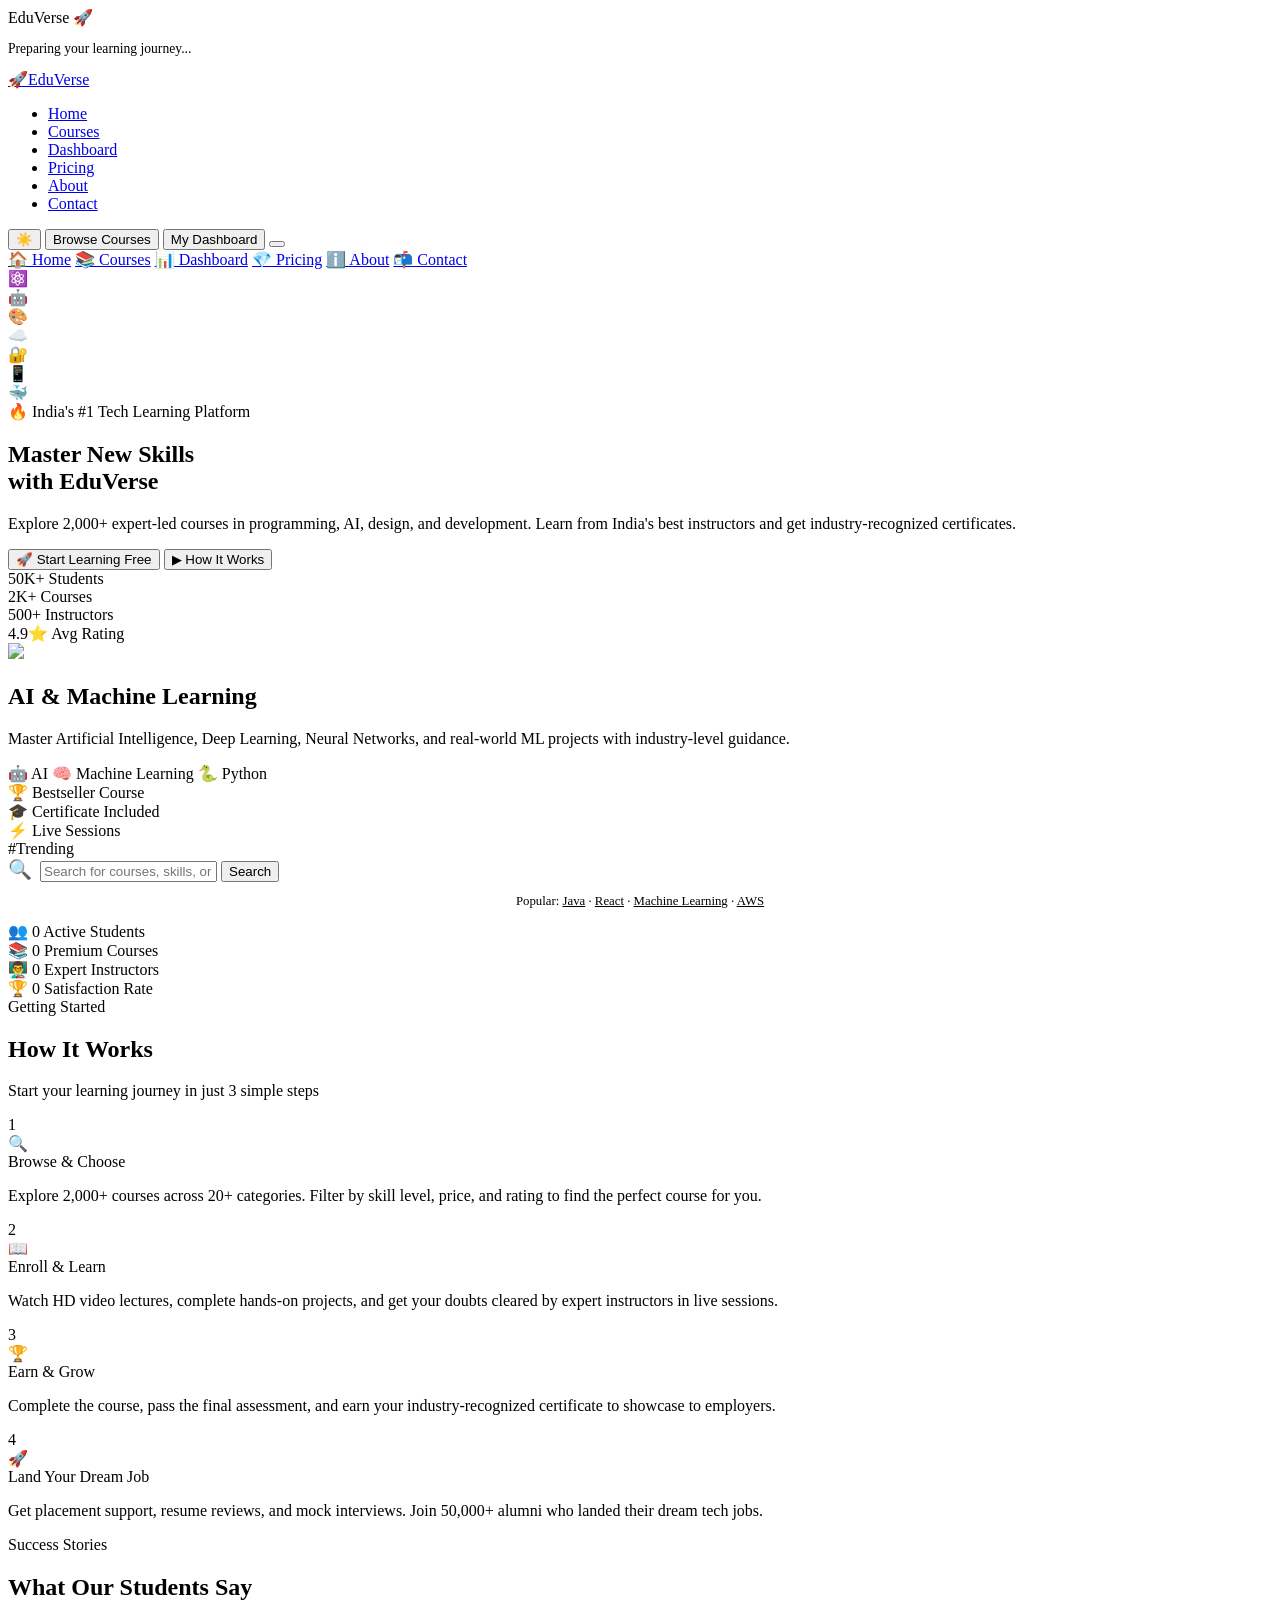
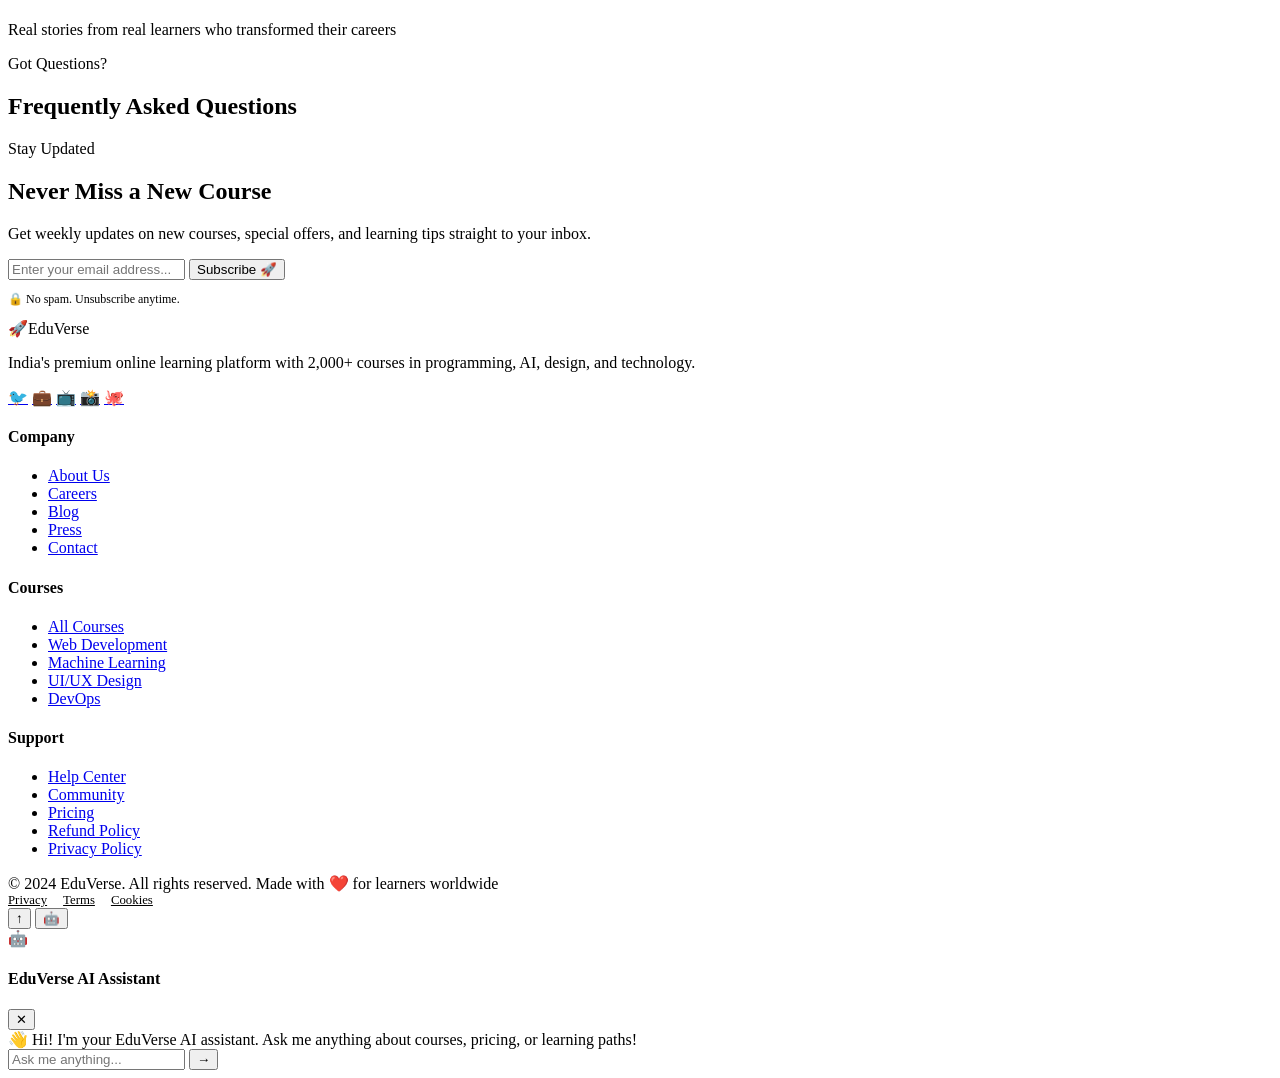
==== index.html @ 8c3aa9dd "Add files via upload" ====
<!DOCTYPE html>
<html lang="en">
<head>
  <meta charset="UTF-8" />
  <meta name="viewport" content="width=device-width, initial-scale=1.0" />
  <title>EduVerse — Learn Anything, Anytime, Anywhere</title>
  <meta name="description" content="EduVerse is a premium online learning platform with 2000+ courses in programming, AI, design, and more." />
  <link rel="stylesheet" href="css/style.css" />
  <link rel="stylesheet" href="css/animations.css" />
  <link rel="stylesheet" href="css/responsive.css" />
  <link rel="icon" href="data:image/svg+xml,<svg xmlns='http://www.w3.org/2000/svg' viewBox='0 0 100 100'><text y='.9em' font-size='90'>🚀</text></svg>" />
</head>
<body>

<!-- ─── LOADER ─── -->
<div id="loader">
  <div class="loader-logo"><span class="gradient-text">EduVerse</span> 🚀</div>
  <div class="loader-bar"><div class="loader-progress"></div></div>
  <p style="color:var(--text-muted);font-size:0.85rem;">Preparing your learning journey...</p>
</div>

<!-- ─── CURSOR SPOTLIGHT ─── -->
<div id="cursor-spotlight"></div>

<!-- ─── NAVBAR ─── -->
<nav class="navbar" role="navigation" aria-label="Main navigation">
  <a href="index.html" class="nav-logo" aria-label="EduVerse Home">
    <span>🚀</span><span class="logo-text">EduVerse</span>
  </a>
  <ul class="nav-links">
    <li><a href="index.html" class="active">Home</a></li>
    <li><a href="courses.html">Courses</a></li>
    <li><a href="dashboard.html">Dashboard</a></li>
    <li><a href="pricing.html">Pricing</a></li>
    <li><a href="about.html">About</a></li>
    <li><a href="contact.html">Contact</a></li>
  </ul>
  <div class="nav-actions">
    <button class="theme-toggle" aria-label="Toggle dark/light mode">☀️</button>
    <a href="courses.html"><button class="btn-ghost">Browse Courses</button></a>
    <a href="dashboard.html"><button class="btn-primary">My Dashboard</button></a>
    <button class="hamburger" aria-label="Toggle mobile menu" aria-expanded="false">
      <span></span><span></span><span></span>
    </button>
  </div>
</nav>

<!-- ─── MOBILE MENU ─── -->
<div class="mobile-menu">
  <a href="index.html">🏠 Home</a>
  <a href="courses.html">📚 Courses</a>
  <a href="dashboard.html">📊 Dashboard</a>
  <a href="pricing.html">💎 Pricing</a>
  <a href="about.html">ℹ️ About</a>
  <a href="contact.html">📬 Contact</a>
</div>

<!-- ─── HERO ─── -->
<section class="hero" aria-label="Hero section">
  <div class="hero-bg">
    <div class="blob blob-1"></div>
    <div class="blob blob-2"></div>
    <div class="blob blob-3"></div>
    <div class="blob blob-4"></div>
    <div class="floating-icons">
      
      <div class="floating-icon fi-2">⚛️</div>
      <div class="floating-icon fi-3">🤖</div>
      <div class="floating-icon fi-4">🎨</div>
      <div class="floating-icon fi-5">☁️</div>
      <div class="floating-icon fi-6">🔐</div>
      <div class="floating-icon fi-7">📱</div>
      <div class="floating-icon fi-8">🐳</div>
    </div>
  </div>

  <div class="hero-grid">
    <div class="hero-content">
      <div class="hero-tag">
        <div class="hero-tag-dot"></div>
        🔥 India's #1 Tech Learning Platform
      </div>
      <h1 class="hero-title">
        <span id="typed-text">Master New Skills</span><br/>
        <span>with </span><span class="gradient-text">EduVerse</span>
      </h1>
      <p class="hero-subtitle">
        Explore 2,000+ expert-led courses in programming, AI, design, and development. Learn from India's best instructors and get industry-recognized certificates.
      </p>
      <div class="hero-cta">
        <button class="btn-hero-primary" onclick="window.location.href='courses.html'">
          🚀 Start Learning Free
        </button>
        <button class="btn-hero-secondary" onclick="document.getElementById('how-it-works').scrollIntoView({behavior:'smooth'})">
          <span>▶</span> How It Works
        </button>
      </div>
      <div class="hero-stats">
        <div class="hero-stat-item">
          <span class="stat-num">50K+</span>
          <span class="stat-label">Students</span>
        </div>
        <div class="hero-stat-item">
          <span class="stat-num">2K+</span>
          <span class="stat-label">Courses</span>
        </div>
        <div class="hero-stat-item">
          <span class="stat-num">500+</span>
          <span class="stat-label">Instructors</span>
        </div>
        <div class="hero-stat-item">
          <span class="stat-num">4.9⭐</span>
          <span class="stat-label">Avg Rating</span>
        </div>
      </div>
    </div>
    
    </div>
    <div class="hero-visual">
      <div class="hero-card-stack">
      <div class="hero-main-card tilt-card">

  <div class="image">
    
  </div>

  <div class="hero-course-thumb">
    <img src="https://encrypted-tbn0.gstatic.com/images?q=tbn:ANd9GcR1rNrp7HfDG-QahCNeuGFAkRToEKc93wU1kA&s">
  </div>

  <div class="hero-course-content">

    <h2>AI & Machine Learning</h2>

    <p>
      Master Artificial Intelligence, Deep Learning,
      Neural Networks, and real-world ML projects
      with industry-level guidance.
    </p>

    <div class="course-buttons">
      <span>🤖 AI</span>
      <span>🧠 Machine Learning</span>
      <span>🐍 Python</span>
    </div>

  </div>

</div>  
         
          
        </div>
        <div class="floating-badge badge-1">🏆 Bestseller Course</div>
        <div class="floating-badge badge-2">🎓 Certificate Included</div>
        <div class="floating-badge badge-3">⚡ Live Sessions</div>
        <div class="floating-badge badge-4">#Trending</div>
      </div>
    </div>
  </div>
</section>

<!-- ─── SEARCH ─── -->
<section class="search-section" aria-label="Course search">
  <div class="search-container">
    <div class="search-bar">
      <span style="font-size:1.2rem;margin-right:4px;">🔍</span>
      <input type="text" placeholder="Search for courses, skills, or instructors..." aria-label="Search courses" />
      <button class="search-btn">Search</button>
    </div>
    <p style="text-align:center;margin-top:12px;font-size:0.8rem;color:var(--text-muted);">
      Popular: <a href="courses.html?q=java" style="color:var(--primary-light)">Java</a> · 
      <a href="courses.html?q=react" style="color:var(--primary-light)">React</a> · 
      <a href="courses.html?q=machine+learning" style="color:var(--primary-light)">Machine Learning</a> · 
      <a href="courses.html?q=aws" style="color:var(--primary-light)">AWS</a>
    </p>
  </div>
</section>


<!-- ─── FEATURED COURSES ─── -->


<!-- ─── STATISTICS ─── -->
<section class="stats-section" aria-label="Platform statistics">
  <div class="stats-grid">
    <div class="stat-card reveal">
      <span class="stat-icon">👥</span>
      <span class="stat-number gradient-text" data-target="50000" data-suffix="+">0</span>
      <span class="stat-label">Active Students</span>
    </div>
    <div class="stat-card reveal reveal-delay-2">
      <span class="stat-icon">📚</span>
      <span class="stat-number gradient-text" data-target="2000" data-suffix="+">0</span>
      <span class="stat-label">Premium Courses</span>
    </div>
    <div class="stat-card reveal reveal-delay-3">
      <span class="stat-icon">👨‍🏫</span>
      <span class="stat-number gradient-text" data-target="500" data-suffix="+">0</span>
      <span class="stat-label">Expert Instructors</span>
    </div>
    <div class="stat-card reveal reveal-delay-4">
      <span class="stat-icon">🏆</span>
      <span class="stat-number gradient-text" data-target="98" data-suffix="%">0</span>
      <span class="stat-label">Satisfaction Rate</span>
    </div>
  </div>
</section>

<!-- ─── TOP INSTRUCTORS ─── -->


<!-- ─── HOW IT WORKS ─── -->
<section class="section" id="how-it-works" aria-label="How EduVerse works">
  <div class="section-header reveal">
    <span class="section-tag">Getting Started</span>
    <h2 class="section-title">How It <span class="gradient-text">Works</span></h2>
    <p class="section-sub">Start your learning journey in just 3 simple steps</p>
    <div class="section-divider"></div>
  </div>
  <div class="steps-grid">
    <div class="step-card reveal">
      <div class="step-number">1</div>
      <div class="step-icon">🔍</div>
      <div class="step-title">Browse & Choose</div>
      <p class="step-desc">Explore 2,000+ courses across 20+ categories. Filter by skill level, price, and rating to find the perfect course for you.</p>
    </div>
    <div class="step-card reveal reveal-delay-2">
      <div class="step-number">2</div>
      <div class="step-icon">📖</div>
      <div class="step-title">Enroll & Learn</div>
      <p class="step-desc">Watch HD video lectures, complete hands-on projects, and get your doubts cleared by expert instructors in live sessions.</p>
    </div>
    <div class="step-card reveal reveal-delay-3">
      <div class="step-number">3</div>
      <div class="step-icon">🏆</div>
      <div class="step-title">Earn & Grow</div>
      <p class="step-desc">Complete the course, pass the final assessment, and earn your industry-recognized certificate to showcase to employers.</p>
    </div>
    <div class="step-card reveal reveal-delay-4">
      <div class="step-number">4</div>
      <div class="step-icon">🚀</div>
      <div class="step-title">Land Your Dream Job</div>
      <p class="step-desc">Get placement support, resume reviews, and mock interviews. Join 50,000+ alumni who landed their dream tech jobs.</p>
    </div>
  </div>
</section>

<!-- ─── TESTIMONIALS ─── -->
<section class="section" aria-label="Student testimonials">
  <div class="section-header reveal">
    <span class="section-tag">Success Stories</span>
    <h2 class="section-title">What Our <span class="gradient-text">Students Say</span></h2>
    <p class="section-sub">Real stories from real learners who transformed their careers</p>
    <div class="section-divider"></div>
  </div>
  <div class="testimonials-wrapper">
    <div class="testimonials-track" id="testimonials-track"></div>
    
  </div>
</section>

<!-- ─── FAQ ─── -->
<section class="section" aria-label="Frequently asked questions">
  <div class="section-header reveal">
    <span class="section-tag">Got Questions?</span>
    <h2 class="section-title">Frequently Asked <span class="gradient-text">Questions</span></h2>
    <div class="section-divider"></div>
  </div>
  <div class="faq-wrapper" id="faq-wrapper"></div>
</section>

<!-- ─── NEWSLETTER ─── -->
<section class="newsletter-section" aria-label="Newsletter signup">
  <div class="newsletter-box reveal">
    <span class="section-tag">Stay Updated</span>
    <h2>Never Miss a <span class="gradient-text">New Course</span></h2>
    <p>Get weekly updates on new courses, special offers, and learning tips straight to your inbox.</p>
    <form class="newsletter-form" onsubmit="return false;">
      <input class="newsletter-input" type="email" placeholder="Enter your email address..." aria-label="Email for newsletter" />
      <button class="btn-primary" type="submit">Subscribe 🚀</button>
    </form>
    <p style="font-size:0.75rem;color:var(--text-muted);margin-top:12px;">🔒 No spam. Unsubscribe anytime.</p>
  </div>
</section>

<!-- ─── FOOTER ─── -->
<footer>
  <div class="footer-grid">
    <div class="footer-brand">
      <div class="nav-logo"><span>🚀</span><span class="logo-text">EduVerse</span></div>
      <p>India's premium online learning platform with 2,000+ courses in programming, AI, design, and technology.</p>
      <div class="social-links">
        <a href="#" class="social-link" aria-label="Twitter">🐦</a>
        <a href="#" class="social-link" aria-label="LinkedIn">💼</a>
        <a href="#" class="social-link" aria-label="YouTube">📺</a>
        <a href="#" class="social-link" aria-label="Instagram">📸</a>
        <a href="#" class="social-link" aria-label="GitHub">🐙</a>
      </div>
    </div>
    <div class="footer-col">
      <h4>Company</h4>
      <ul>
        <li><a href="about.html">About Us</a></li>
        <li><a href="#">Careers</a></li>
        <li><a href="#">Blog</a></li>
        <li><a href="#">Press</a></li>
        <li><a href="contact.html">Contact</a></li>
      </ul>
    </div>
    <div class="footer-col">
      <h4>Courses</h4>
      <ul>
        <li><a href="courses.html">All Courses</a></li>
        <li><a href="courses.html?cat=Web+Development">Web Development</a></li>
        <li><a href="courses.html?cat=Machine+Learning">Machine Learning</a></li>
        <li><a href="courses.html?cat=UI/UX+Design">UI/UX Design</a></li>
        <li><a href="courses.html?cat=DevOps">DevOps</a></li>
      </ul>
    </div>
    <div class="footer-col">
      <h4>Support</h4>
      <ul>
        <li><a href="#">Help Center</a></li>
        <li><a href="#">Community</a></li>
        <li><a href="pricing.html">Pricing</a></li>
        <li><a href="#">Refund Policy</a></li>
        <li><a href="#">Privacy Policy</a></li>
      </ul>
    </div>
  </div>
  <div class="footer-bottom">
    <span>© 2024 EduVerse. All rights reserved.</span>
    <span>Made with ❤️ for learners worldwide</span>
    <div style="display:flex;gap:16px;">
      <a href="#" style="color:var(--text-muted);font-size:0.8rem;">Privacy</a>
      <a href="#" style="color:var(--text-muted);font-size:0.8rem;">Terms</a>
      <a href="#" style="color:var(--text-muted);font-size:0.8rem;">Cookies</a>
    </div>
  </div>
</footer>

<!-- ─── BACK TO TOP ─── -->
<button id="back-to-top" aria-label="Back to top">↑</button>

<!-- ─── AI CHAT ─── -->
<button class="ai-chat-toggle" title="Ask AI Assistant">🤖</button>
<div class="ai-chat-box">
  <div class="chat-header">
    <span>🤖</span>
    <h4>EduVerse AI Assistant</h4>
    <button class="chat-close">✕</button>
  </div>
  <div class="chat-messages">
    <div class="chat-msg bot">👋 Hi! I'm your EduVerse AI assistant. Ask me anything about courses, pricing, or learning paths!</div>
  </div>
  <div class="chat-input-row">
    <input class="chat-input" type="text" placeholder="Ask me anything..." />
    <button class="chat-send">→</button>
  </div>
</div>

<script src="js/main.js"></script>
<script>
  document.addEventListener('DOMContentLoaded', () => {
    renderCategories('categories-grid');
    renderCourses('courses-grid', 8);
    renderInstructors('instructors-grid');
    renderTestimonials('testimonials-track');
    renderFAQs('faq-wrapper');

    // Render testimonial dots
    const dots = document.getElementById('testimonial-dots');
    if (dots) {
      TESTIMONIALS.forEach((_, i) => {
        const d = document.createElement('div');
        d.className = 'dot' + (i === 0 ? ' active' : '');
        dots.appendChild(d);
      });
    }

    // Streak display
    const streak = getStreak();
    const streakEl = document.querySelector('.hero-tag');
    if (streakEl && streak > 1) {
      streakEl.innerHTML = `<div class="hero-tag-dot"></div>🔥 ${streak}-Day Learning Streak!`;
    }
  });
</script>
</body>
</html>
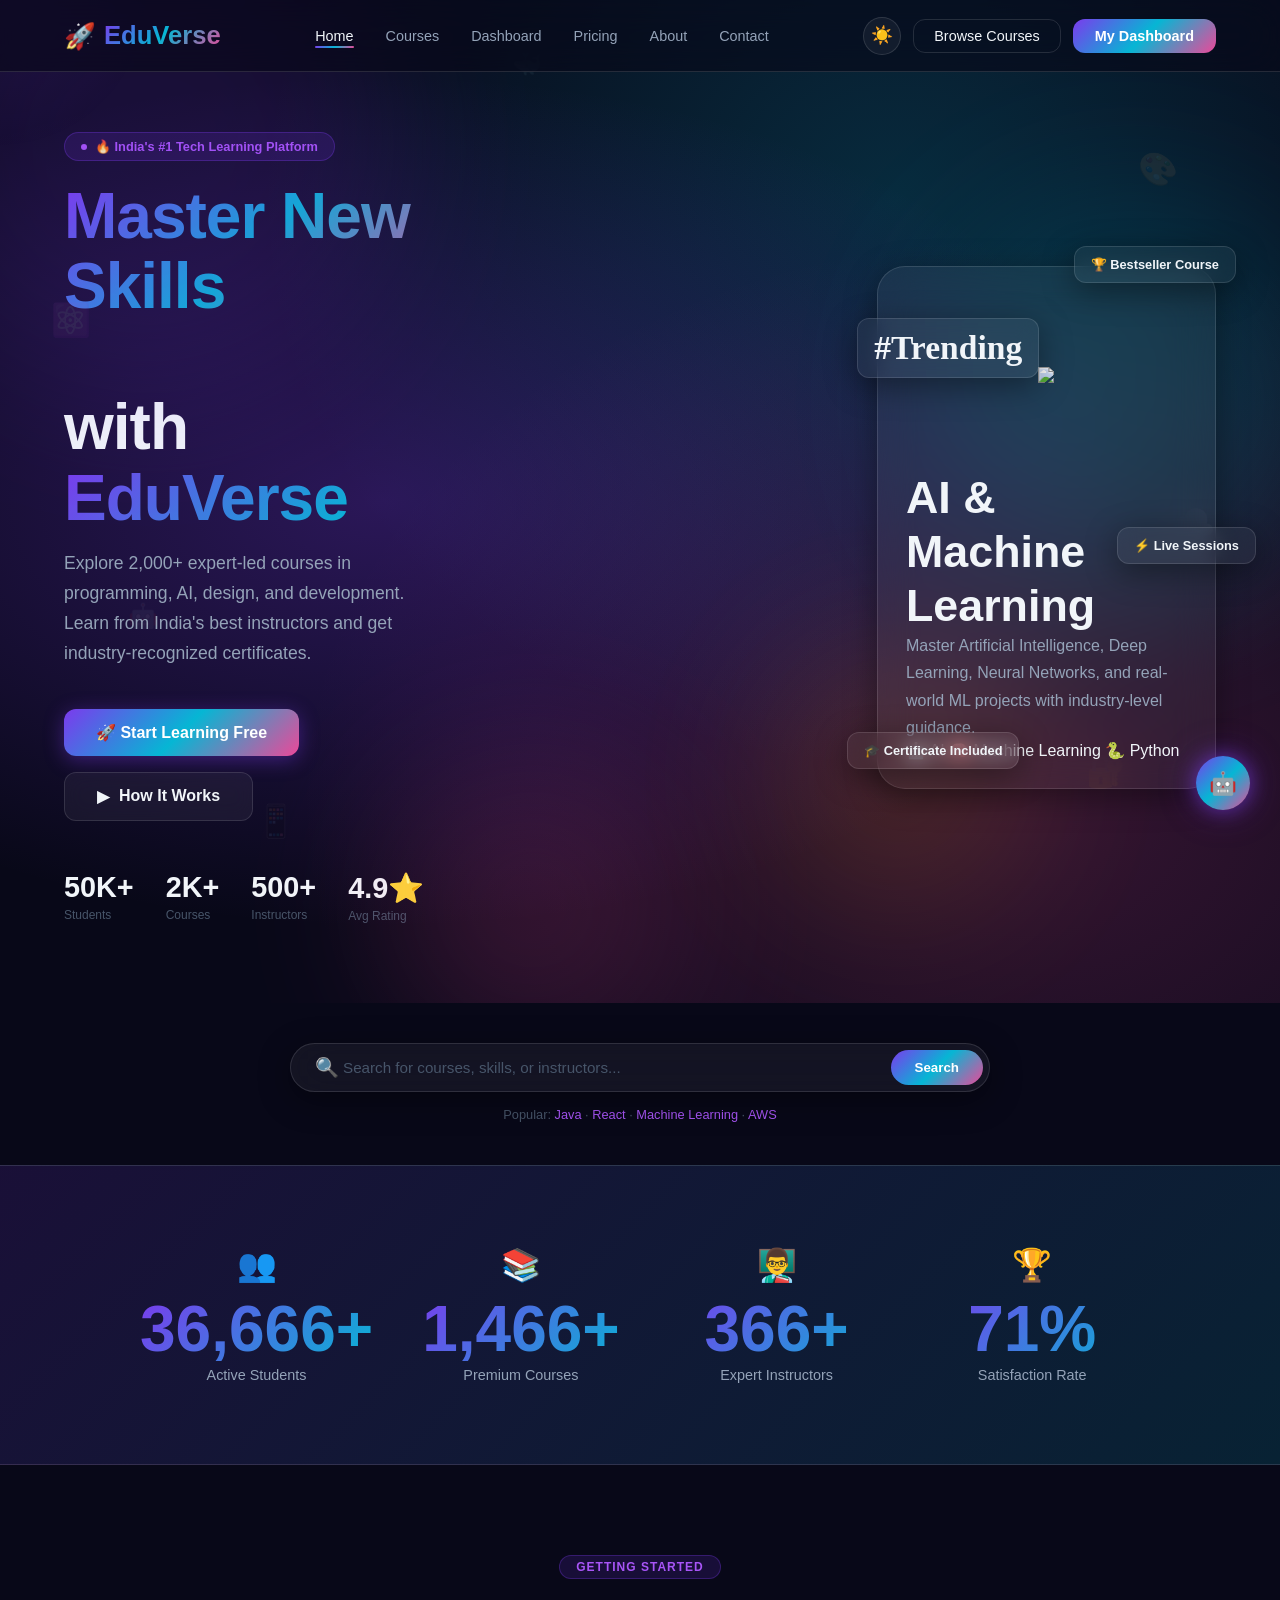
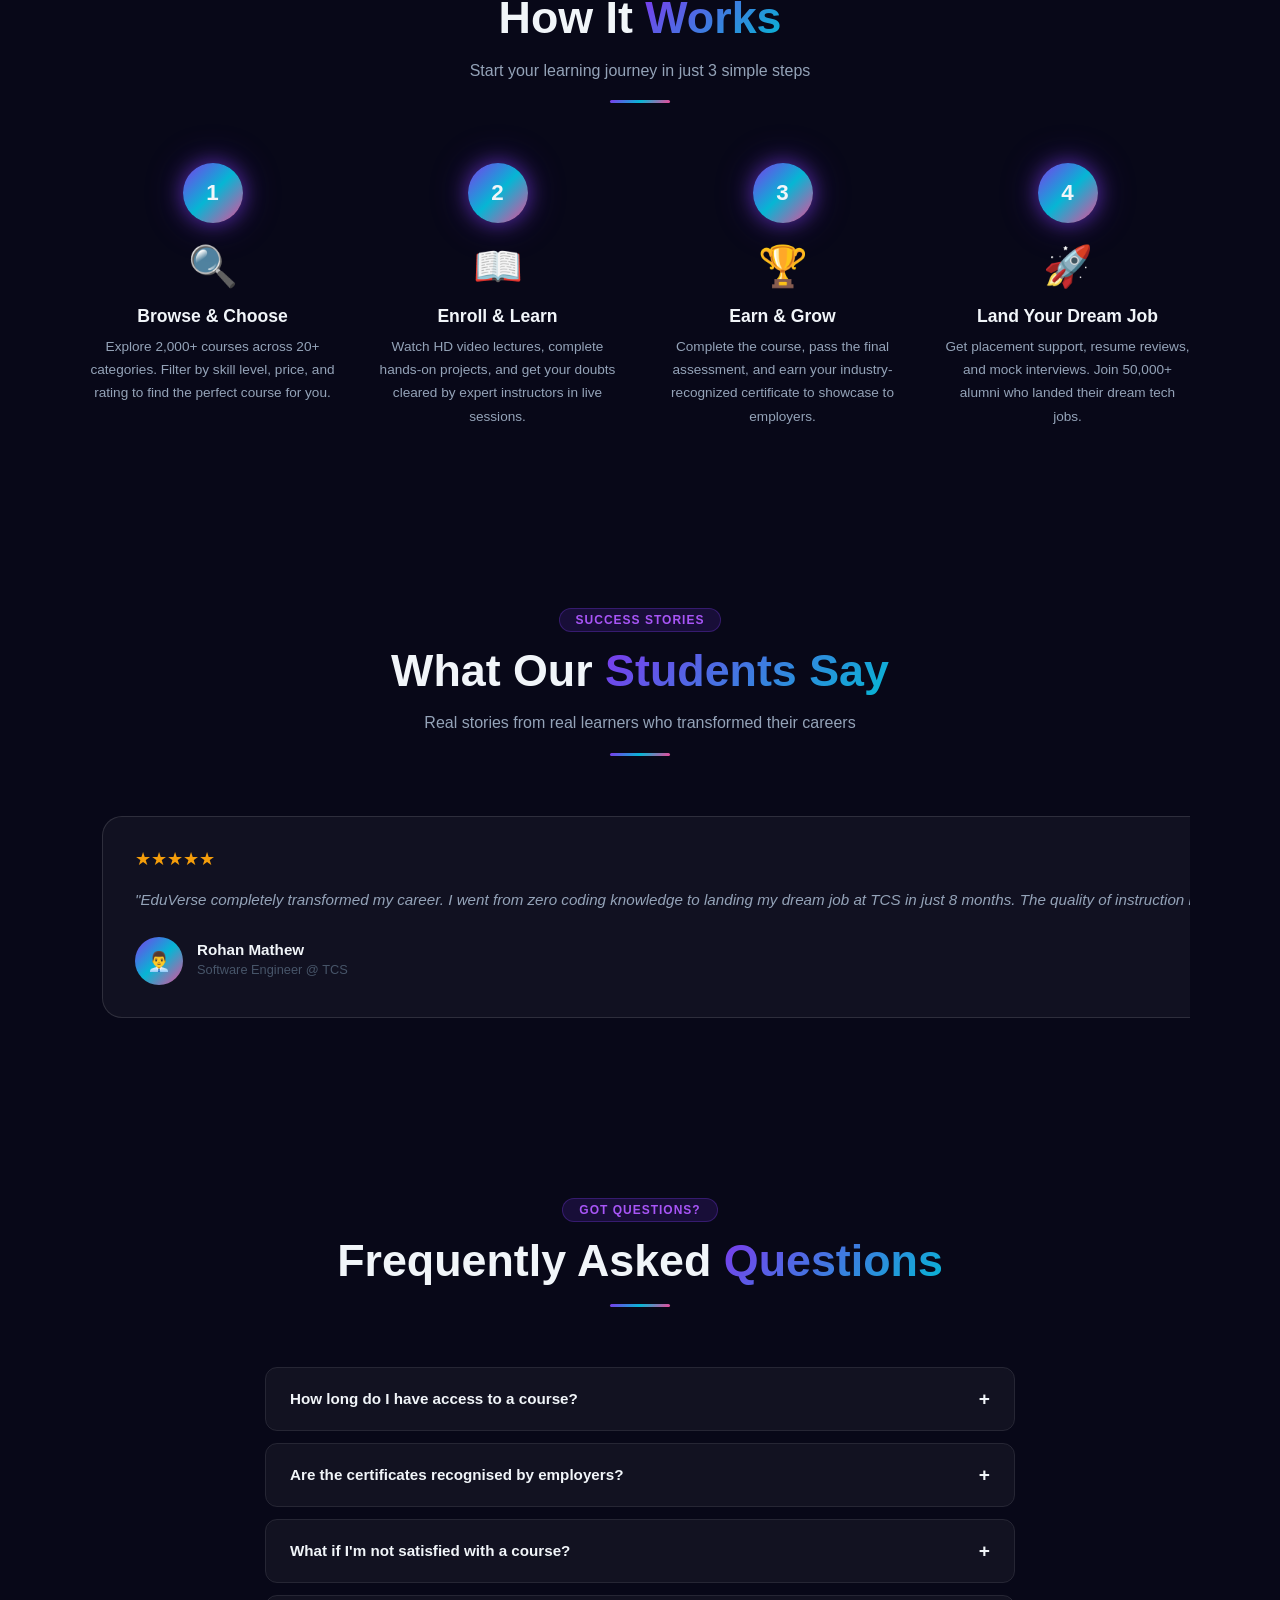
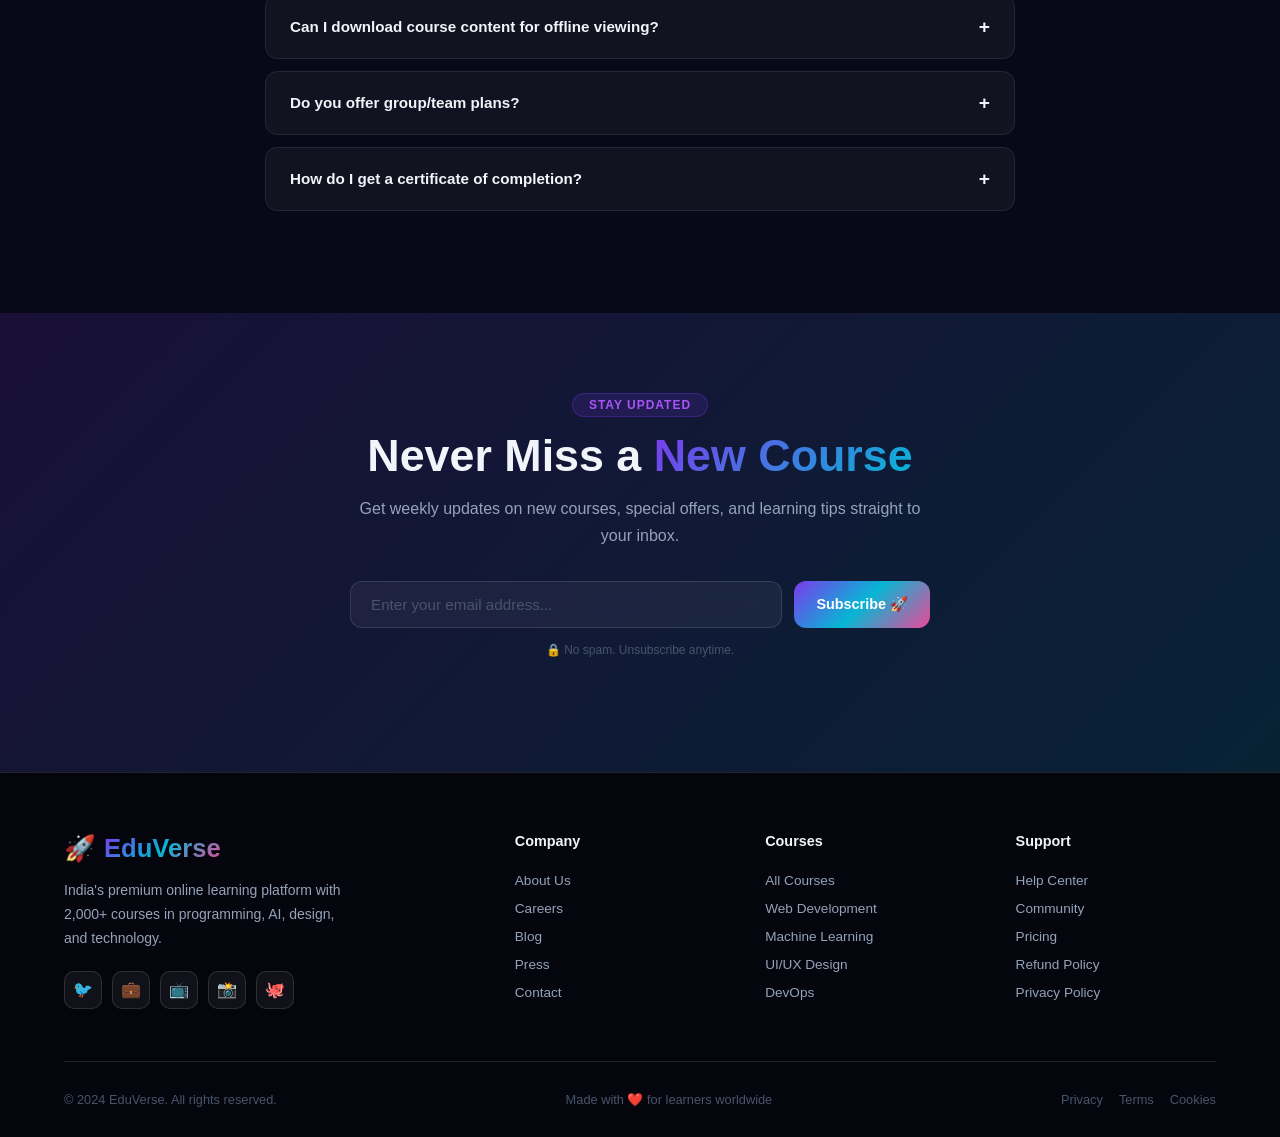
==== commit 92031532: "index.html" ====
--- a/index.html
+++ b/index.html
@@ -5,9 +5,9 @@
   <meta name="viewport" content="width=device-width, initial-scale=1.0" />
   <title>EduVerse — Learn Anything, Anytime, Anywhere</title>
   <meta name="description" content="EduVerse is a premium online learning platform with 2000+ courses in programming, AI, design, and more." />
-  <link rel="stylesheet" href="css/style.css" />
-  <link rel="stylesheet" href="css/animations.css" />
-  <link rel="stylesheet" href="css/responsive.css" />
+  <link rel="stylesheet" href="style.css" >
+  <link rel="stylesheet" href="animations.css" >
+  <link rel="stylesheet" href="responsive.css" >
   <link rel="icon" href="data:image/svg+xml,<svg xmlns='http://www.w3.org/2000/svg' viewBox='0 0 100 100'><text y='.9em' font-size='90'>🚀</text></svg>" />
 </head>
 <body>
@@ -359,7 +359,7 @@
   </div>
 </div>
 
-<script src="js/main.js"></script>
+<script src="main.js"></script>
 <script>
   document.addEventListener('DOMContentLoaded', () => {
     renderCategories('categories-grid');
--- a/style.css
+++ b/style.css
@@ -0,0 +1,757 @@
+/* =============================================
+   EDUVERSE — MAIN STYLESHEET
+   Premium Online Learning Platform
+   ============================================= */
+
+@import url('https://fonts.googleapis.com/css2?family=Poppins:wght@300;400;500;600;700;800;900&family=Space+Grotesk:wght@300;400;500;600;700&display=swap');
+
+/* ─── CSS VARIABLES ─── */
+:root {
+  --primary: #7c3aed;
+  --primary-light: #a855f7;
+  --secondary: #06b6d4;
+  --accent: #ec4899;
+  --accent-yellow: #f59e0b;
+  --neon-blue: #00f5ff;
+  --neon-purple: #bf00ff;
+
+  --bg-dark: #080818;
+  --bg-card: rgba(255,255,255,0.04);
+  --bg-card-hover: rgba(255,255,255,0.08);
+  --glass: rgba(255,255,255,0.05);
+  --glass-border: rgba(255,255,255,0.12);
+
+  --text-primary: #f1f5f9;
+  --text-secondary: #94a3b8;
+  --text-muted: #475569;
+
+  --gradient-main: linear-gradient(135deg, #7c3aed 0%, #06b6d4 50%, #ec4899 100%);
+  --gradient-card: linear-gradient(135deg, rgba(124,58,237,0.15) 0%, rgba(6,182,212,0.15) 100%);
+  --gradient-hero: radial-gradient(ellipse at 30% 50%, rgba(124,58,237,0.3) 0%, transparent 60%),
+                   radial-gradient(ellipse at 70% 20%, rgba(6,182,212,0.2) 0%, transparent 50%),
+                   radial-gradient(ellipse at 80% 80%, rgba(236,72,153,0.2) 0%, transparent 50%);
+
+  --shadow-glow: 0 0 40px rgba(124,58,237,0.3);
+  --shadow-card: 0 8px 32px rgba(0,0,0,0.4);
+  --shadow-neon: 0 0 20px rgba(124,58,237,0.6), 0 0 40px rgba(124,58,237,0.3);
+
+  --border-radius: 20px;
+  --border-radius-sm: 12px;
+  --border-radius-lg: 28px;
+
+  --transition: all 0.3s cubic-bezier(0.4,0,0.2,1);
+  --transition-bounce: all 0.4s cubic-bezier(0.34,1.56,0.64,1);
+
+  --navbar-height: 72px;
+  --font-main: 'Poppins', sans-serif;
+  --font-alt: 'Space Grotesk', sans-serif;
+}
+
+/* Light mode */
+[data-theme="light"] {
+  --bg-dark: #f8faff;
+  --bg-card: rgba(255,255,255,0.9);
+  --bg-card-hover: rgba(255,255,255,1);
+  --glass: rgba(255,255,255,0.7);
+  --glass-border: rgba(124,58,237,0.15);
+  --text-primary: #0f0a1e;
+  --text-secondary: #4b5563;
+  --text-muted: #9ca3af;
+  --shadow-card: 0 8px 32px rgba(124,58,237,0.1);
+}
+
+/* ─── RESET & BASE ─── */
+*, *::before, *::after { box-sizing: border-box; margin: 0; padding: 0; }
+html { scroll-behavior: smooth; scroll-padding-top: var(--navbar-height); }
+
+body {
+  font-family: var(--font-main);
+  background: var(--bg-dark);
+  color: var(--text-primary);
+  min-height: 100vh;
+  overflow-x: hidden;
+  transition: background 0.4s ease, color 0.4s ease;
+}
+
+/* ─── CUSTOM SCROLLBAR ─── */
+::-webkit-scrollbar { width: 6px; }
+::-webkit-scrollbar-track { background: var(--bg-dark); }
+::-webkit-scrollbar-thumb {
+  background: linear-gradient(180deg, var(--primary), var(--secondary));
+  border-radius: 3px;
+}
+::-webkit-scrollbar-thumb:hover { background: var(--primary-light); }
+
+/* ─── TYPOGRAPHY ─── */
+h1,h2,h3,h4,h5,h6 { font-weight: 700; line-height: 1.2; }
+h1 { font-size: clamp(2rem, 5vw, 3.8rem); }
+h2 { font-size: clamp(1.6rem, 4vw, 2.8rem); }
+h3 { font-size: clamp(1.2rem, 2.5vw, 1.6rem); }
+p { line-height: 1.7; color: var(--text-secondary); }
+a { text-decoration: none; color: inherit; transition: var(--transition); }
+
+/* ─── GRADIENT TEXT ─── */
+.gradient-text {
+  background: var(--gradient-main);
+  -webkit-background-clip: text;
+  -webkit-text-fill-color: transparent;
+  background-clip: text;
+  background-size: 200% 200%;
+  animation: gradientShift 4s ease infinite;
+}
+
+@keyframes gradientShift {
+  0%,100% { background-position: 0% 50%; }
+  50% { background-position: 100% 50%; }
+}
+
+/* ─── LOADING SCREEN ─── */
+#loader {
+  position: fixed; inset: 0; z-index: 9999;
+  background: var(--bg-dark);
+  display: flex; flex-direction: column;
+  align-items: center; justify-content: center;
+  gap: 20px;
+  transition: opacity 0.5s ease, visibility 0.5s ease;
+}
+#loader.hidden { opacity: 0; visibility: hidden; }
+.loader-logo { font-size: 2rem; font-weight: 800; }
+.loader-bar {
+  width: 200px; height: 3px;
+  background: rgba(255,255,255,0.1);
+  border-radius: 3px;
+  overflow: hidden;
+}
+.loader-progress {
+  height: 100%;
+  background: var(--gradient-main);
+  border-radius: 3px;
+  animation: loadProgress 1.8s ease forwards;
+}
+@keyframes loadProgress { from { width: 0; } to { width: 100%; } }
+
+/* ─── NAVBAR ─── */
+.navbar {
+  position: fixed; top: 0; left: 0; right: 0;
+  z-index: 1000;
+  height: var(--navbar-height);
+  padding: 0 5%;
+  display: flex; align-items: center; justify-content: space-between;
+  background: rgba(8,8,24,0.6);
+  backdrop-filter: blur(20px);
+  -webkit-backdrop-filter: blur(20px);
+  border-bottom: 1px solid var(--glass-border);
+  transition: var(--transition);
+}
+[data-theme="light"] .navbar { background: rgba(248,250,255,0.85); }
+.navbar.scrolled { background: rgba(8,8,24,0.95); box-shadow: 0 4px 30px rgba(0,0,0,0.3); }
+
+.nav-logo {
+  font-size: 1.5rem; font-weight: 800;
+  font-family: var(--font-alt);
+  display: flex; align-items: center; gap: 8px;
+}
+.nav-logo span { font-size: 1.6rem; }
+.logo-text { background: var(--gradient-main); -webkit-background-clip: text; -webkit-text-fill-color: transparent; background-clip: text; }
+
+.nav-links {
+  display: flex; align-items: center; gap: 32px;
+  list-style: none;
+}
+.nav-links a {
+  font-size: 0.9rem; font-weight: 500;
+  color: var(--text-secondary);
+  position: relative;
+}
+.nav-links a::after {
+  content: ''; position: absolute; bottom: -4px; left: 0;
+  width: 0; height: 2px;
+  background: var(--gradient-main);
+  transition: width 0.3s ease;
+  border-radius: 2px;
+}
+.nav-links a:hover, .nav-links a.active { color: var(--text-primary); }
+.nav-links a:hover::after, .nav-links a.active::after { width: 100%; }
+
+.nav-actions { display: flex; align-items: center; gap: 12px; }
+
+.btn-ghost {
+  padding: 8px 20px; border-radius: var(--border-radius-sm);
+  border: 1px solid var(--glass-border);
+  background: transparent; color: var(--text-primary);
+  font-size: 0.9rem; font-weight: 500; cursor: pointer;
+  transition: var(--transition); font-family: var(--font-main);
+}
+.btn-ghost:hover { background: var(--glass); border-color: var(--primary); }
+
+.btn-primary {
+  padding: 9px 22px; border-radius: var(--border-radius-sm);
+  border: none; cursor: pointer; font-family: var(--font-main);
+  font-size: 0.9rem; font-weight: 600;
+  background: var(--gradient-main);
+  color: white; position: relative; overflow: hidden;
+  transition: var(--transition);
+}
+.btn-primary::before {
+  content: ''; position: absolute; inset: 0;
+  background: linear-gradient(135deg, rgba(255,255,255,0.2), transparent);
+  opacity: 0; transition: opacity 0.3s;
+}
+.btn-primary:hover { transform: translateY(-2px); box-shadow: var(--shadow-neon); }
+.btn-primary:hover::before { opacity: 1; }
+
+.theme-toggle {
+  width: 38px; height: 38px; border-radius: 50%;
+  border: 1px solid var(--glass-border);
+  background: var(--glass); cursor: pointer;
+  display: flex; align-items: center; justify-content: center;
+  font-size: 1.1rem; transition: var(--transition);
+  color: var(--text-primary);
+}
+.theme-toggle:hover { background: var(--primary); border-color: var(--primary); transform: rotate(20deg); }
+
+.hamburger { display: none; flex-direction: column; gap: 5px; cursor: pointer; padding: 5px; }
+.hamburger span { display: block; width: 24px; height: 2px; background: var(--text-primary); border-radius: 2px; transition: var(--transition); }
+.hamburger.active span:nth-child(1) { transform: rotate(45deg) translate(5px, 5px); }
+.hamburger.active span:nth-child(2) { opacity: 0; }
+.hamburger.active span:nth-child(3) { transform: rotate(-45deg) translate(5px, -5px); }
+
+/* ─── MOBILE MENU ─── */
+.mobile-menu {
+  position: fixed; top: var(--navbar-height); left: 0; right: 0;
+  background: rgba(8,8,24,0.98);
+  backdrop-filter: blur(20px);
+  padding: 20px 5% 30px;
+  display: none; flex-direction: column; gap: 8px;
+  z-index: 999;
+  border-bottom: 1px solid var(--glass-border);
+}
+.mobile-menu.open { display: flex; }
+.mobile-menu a { padding: 12px 0; color: var(--text-secondary); font-weight: 500; border-bottom: 1px solid var(--glass-border); }
+.mobile-menu a:last-child { border-bottom: none; }
+
+/* ─── HERO SECTION ─── */
+.hero {
+  min-height: 100vh;
+  padding: calc(var(--navbar-height) + 60px) 5% 80px;
+  display: flex; align-items: center;
+  position: relative; overflow: hidden;
+  background: var(--gradient-hero);
+}
+
+.hero-bg {
+  position: absolute; inset: 0; pointer-events: none; overflow: hidden;
+}
+
+.blob {
+  position: absolute; border-radius: 50%;
+  filter: blur(80px); opacity: 0.15;
+  animation: blobFloat 8s ease-in-out infinite;
+}
+.blob-1 { width: 500px; height: 500px; background: var(--primary); top: -100px; left: -100px; animation-delay: 0s; }
+.blob-2 { width: 400px; height: 400px; background: var(--secondary); top: 20%; right: -50px; animation-delay: 2s; }
+.blob-3 { width: 300px; height: 300px; background: var(--accent); bottom: -50px; left: 30%; animation-delay: 4s; }
+.blob-4 { width: 250px; height: 250px; background: var(--accent-yellow); bottom: 10%; right: 20%; animation-delay: 6s; }
+
+@keyframes blobFloat {
+  0%,100% { transform: translate(0,0) scale(1); }
+  33% { transform: translate(20px,-20px) scale(1.05); }
+  66% { transform: translate(-15px,15px) scale(0.95); }
+}
+
+.hero-grid { display: grid; grid-template-columns: 1fr 1fr; gap: 60px; align-items: center; max-width: 1300px; margin: 0 auto; width: 100%; }
+.hero-tag {
+  display: inline-flex; align-items: center; gap: 8px;
+  padding: 6px 16px; border-radius: 100px;
+  background: rgba(124,58,237,0.15); border: 1px solid rgba(124,58,237,0.3);
+  font-size: 0.8rem; font-weight: 600; color: var(--primary-light);
+  margin-bottom: 20px;
+}
+.hero-tag-dot { width: 6px; height: 6px; border-radius: 50%; background: var(--primary-light); animation: pulse 1.5s infinite; }
+@keyframes pulse { 0%,100% { opacity: 1; transform: scale(1); } 50% { opacity: 0.5; transform: scale(0.8); } }
+
+.hero-title { font-size: clamp(2.2rem, 5vw, 4.2rem); font-weight: 900; line-height: 1.1; margin-bottom: 16px; letter-spacing: -1px; }
+.hero-subtitle { font-size: 1.1rem; color: var(--text-secondary); margin-bottom: 40px; max-width: 520px; }
+
+#typed-text {
+  min-height: 1.2em; display: block;
+  background: var(--gradient-main);
+  -webkit-background-clip: text;
+  -webkit-text-fill-color: transparent;
+  background-clip: text;
+}
+
+.hero-cta { display: flex; gap: 16px; flex-wrap: wrap; margin-bottom: 50px; }
+
+.btn-hero-primary {
+  padding: 14px 32px; border-radius: var(--border-radius-sm);
+  background: var(--gradient-main);
+  color: white; font-weight: 700; font-size: 1rem;
+  border: none; cursor: pointer; font-family: var(--font-main);
+  position: relative; overflow: hidden;
+  transition: var(--transition-bounce);
+  box-shadow: 0 4px 20px rgba(124,58,237,0.4);
+}
+.btn-hero-primary:hover { transform: translateY(-3px) scale(1.02); box-shadow: var(--shadow-neon); }
+.btn-hero-secondary {
+  padding: 14px 32px; border-radius: var(--border-radius-sm);
+  background: var(--glass); border: 1px solid var(--glass-border);
+  color: var(--text-primary); font-weight: 600; font-size: 1rem;
+  cursor: pointer; font-family: var(--font-main);
+  display: flex; align-items: center; gap: 10px;
+  transition: var(--transition-bounce); backdrop-filter: blur(10px);
+}
+.btn-hero-secondary:hover { background: rgba(255,255,255,0.1); transform: translateY(-3px); }
+
+.hero-stats { display: flex; gap: 32px; flex-wrap: wrap; }
+.hero-stat-item { display: flex; flex-direction: column; }
+.hero-stat-item .stat-num { font-size: 1.8rem; font-weight: 800; color: var(--text-primary); }
+.hero-stat-item .stat-label { font-size: 0.75rem; color: var(--text-muted); }
+
+.hero-visual { position: relative; display: flex; align-items: center; justify-content: center; }
+.hero-card-stack { position: relative; width: 100%; max-width: 480px; }
+
+.hero-main-card {
+  background: var(--glass);
+  border: 1px solid var(--glass-border);
+  border-radius: var(--border-radius-lg);
+  padding: 28px;
+  backdrop-filter: blur(20px);
+  box-shadow: var(--shadow-card);
+  position: relative; z-index: 2;
+}
+.hero-card-header { display: flex; align-items: center; gap: 12px; margin-bottom: 20px; }
+.hero-card-avatar { width: 44px; height: 44px; border-radius: 50%; background: var(--gradient-main); display: flex; align-items: center; justify-content: center; font-size: 1.2rem; }
+.hero-card-info h4 { font-size: 0.95rem; margin-bottom: 2px; }
+.hero-card-info p { font-size: 0.75rem; color: var(--text-muted); }
+.hero-course-thumb { width: 100%; height: 160px; border-radius: var(--border-radius-sm);   display: flex; align-items: center; justify-content: center; font-size: 3rem; margin-bottom: 16px;overflow:hidden;}
+.progress-label { display: flex; justify-content: space-between; font-size: 0.75rem; color: var(--text-muted); margin-bottom: 6px; }
+.progress-bar { height: 6px; background: rgba(255,255,255,0.1); border-radius: 3px; overflow: hidden; }
+.progress-fill { height: 100%; background: var(--gradient-main); border-radius: 3px; transition: width 1s ease; }
+
+.floating-badge {
+  position: absolute; padding: 10px 16px;
+  background: var(--glass); border: 1px solid var(--glass-border);
+  border-radius: 12px; backdrop-filter: blur(10px);
+  font-size: 0.8rem; font-weight: 600;
+  box-shadow: var(--shadow-card); z-index: 3;
+  display: flex; align-items: center; gap: 8px;
+  animation: floatBadge 3s ease-in-out infinite;
+  white-space: nowrap;
+}
+.badge-1 { top: -20px; right: -20px; animation-delay: 0s; }
+.badge-2 { bottom: 20px; left: -30px; animation-delay: 1.5s; }
+.badge-3 { top: 50%; right: -40px; animation-delay: 0.8s; }
+.badge-4{ top: 10%; left: -20px; animation-delay: 0.8s; font-size: 2.1rem; font-family: 'Times New Roman';}
+@keyframes floatBadge {
+  0%,100% { transform: translateY(0); }
+  50% { transform: translateY(-8px); }
+}
+
+/* ─── SECTION COMMON ─── */
+.section { padding: 90px 5%; }
+.section-header { text-align: center; margin-bottom: 60px; }
+.section-tag {
+  display: inline-block; padding: 4px 16px; border-radius: 100px;
+  background: rgba(124,58,237,0.15); border: 1px solid rgba(124,58,237,0.3);
+  font-size: 0.75rem; font-weight: 600; color: var(--primary-light);
+  margin-bottom: 12px; letter-spacing: 1px; text-transform: uppercase;
+}
+.section-title { margin-bottom: 12px; }
+.section-sub { font-size: 1rem; color: var(--text-secondary); max-width: 600px; margin: 0 auto; }
+.section-divider { width: 60px; height: 3px; background: var(--gradient-main); border-radius: 2px; margin: 16px auto 0; }
+
+/* ─── SEARCH BAR ─── */
+.search-section { padding: 40px 5%; }
+.search-container {
+  max-width: 700px; margin: 0 auto;
+  position: relative;
+}
+.search-bar {
+  display: flex; align-items: center;
+  background: var(--glass); border: 1px solid var(--glass-border);
+  border-radius: 100px; padding: 6px 6px 6px 24px;
+  backdrop-filter: blur(20px);
+  box-shadow: var(--shadow-card);
+  transition: var(--transition);
+}
+.search-bar:focus-within { border-color: var(--primary); box-shadow: 0 0 0 3px rgba(124,58,237,0.15), var(--shadow-card); }
+.search-bar input {
+  flex: 1; background: none; border: none; outline: none;
+  color: var(--text-primary); font-family: var(--font-main); font-size: 0.95rem;
+  padding: 8px 0;
+}
+.search-bar input::placeholder { color: var(--text-muted); }
+.search-btn {
+  padding: 10px 24px; border-radius: 100px;
+  background: var(--gradient-main);
+  border: none; color: white; font-weight: 600;
+  cursor: pointer; font-family: var(--font-main);
+  transition: var(--transition); white-space: nowrap;
+}
+.search-btn:hover { opacity: 0.9; transform: scale(0.98); }
+
+/* ─── CATEGORIES ─── */
+.categories-grid {
+  display: grid;
+  grid-template-columns: repeat(auto-fill, minmax(160px, 1fr));
+  gap: 16px; max-width: 1300px; margin: 0 auto;
+}
+.category-card {
+  background: var(--bg-card);
+  border: 1px solid var(--glass-border);
+  border-radius: var(--border-radius);
+  padding: 28px 20px; text-align: center;
+  cursor: pointer; transition: var(--transition-bounce);
+  position: relative; overflow: hidden;
+}
+.category-card::before {
+  content: ''; position: absolute; inset: 0;
+  background: var(--gradient-card); opacity: 0; transition: opacity 0.3s;
+}
+.category-card:hover { transform: translateY(-6px); border-color: var(--primary); box-shadow: var(--shadow-glow); }
+.category-card:hover::before { opacity: 1; }
+.category-icon { font-size: 2.2rem; margin-bottom: 12px; display: block; }
+.category-name { font-size: 0.85rem; font-weight: 600; }
+.category-count { font-size: 0.75rem; color: var(--text-muted); margin-top: 4px; }
+
+/* ─── COURSE CARDS ─── */
+.courses-grid {
+  display: grid;
+  grid-template-columns: repeat(auto-fill, minmax(300px, 1fr));
+  gap: 24px; max-width: 1300px; margin: 0 auto;
+}
+.course-card {
+  background: var(--bg-card);
+  border: 1px solid var(--glass-border);
+  border-radius: var(--border-radius);
+  overflow: hidden; cursor: pointer;
+  transition: var(--transition-bounce);
+  position: relative;
+}
+.course-card:hover { transform: translateY(-8px); border-color: rgba(124,58,237,0.4); box-shadow: var(--shadow-glow); }
+
+.course-thumb {
+  width: 100%; height: 200px;
+  display: flex; align-items: center; justify-content: center;
+  font-size: 3.5rem; position: relative; overflow: hidden;
+}
+.course-thumb-overlay {
+  position: absolute; inset: 0;
+  background: rgba(0,0,0,0.3);
+  display: flex; align-items: center; justify-content: center;
+  opacity: 0; transition: opacity 0.3s;
+}
+.course-card:hover .course-thumb-overlay { opacity: 1; }
+.play-btn {
+  width: 52px; height: 52px; border-radius: 50%;
+  background: rgba(255,255,255,0.9); border: none; cursor: pointer;
+  display: flex; align-items: center; justify-content: center;
+  font-size: 1.2rem; transform: scale(0.8); transition: transform 0.3s;
+}
+.course-card:hover .play-btn { transform: scale(1); }
+
+.course-badge {
+  position: absolute; top: 14px; left: 14px;
+  padding: 4px 12px; border-radius: 100px;
+  font-size: 0.7rem; font-weight: 700; text-transform: uppercase; letter-spacing: 0.5px;
+}
+.badge-hot { background: rgba(236,72,153,0.9); color: white; }
+.badge-new { background: rgba(6,182,212,0.9); color: white; }
+.badge-bestseller { background: rgba(245,158,11,0.9); color: #000; }
+
+.wishlist-btn {
+  position: absolute; top: 14px; right: 14px;
+  width: 34px; height: 34px; border-radius: 50%;
+  background: rgba(0,0,0,0.5); border: none; cursor: pointer;
+  display: flex; align-items: center; justify-content: center;
+  font-size: 1rem; transition: var(--transition);
+  backdrop-filter: blur(4px);
+}
+.wishlist-btn:hover { background: var(--accent); transform: scale(1.1); }
+.wishlist-btn.active { background: var(--accent); }
+
+.course-body { padding: 20px; }
+.course-category { font-size: 0.72rem; font-weight: 600; color: var(--primary-light); text-transform: uppercase; letter-spacing: 0.5px; margin-bottom: 8px; }
+.course-title { font-size: 1rem; font-weight: 700; margin-bottom: 10px; line-height: 1.3; }
+.course-instructor { display: flex; align-items: center; gap: 8px; font-size: 0.82rem; color: var(--text-secondary); margin-bottom: 12px; }
+.instructor-avatar { width: 24px; height: 24px; border-radius: 50%; background: var(--gradient-main); display: flex; align-items: center; justify-content: center; font-size: 0.7rem; }
+
+.course-rating { display: flex; align-items: center; gap: 6px; margin-bottom: 12px; }
+.stars { color: #f59e0b; font-size: 0.85rem; }
+.rating-num { font-size: 0.85rem; font-weight: 600; }
+.rating-count { font-size: 0.75rem; color: var(--text-muted); }
+
+.course-meta { display: flex; gap: 14px; margin-bottom: 16px; }
+.meta-item { display: flex; align-items: center; gap: 4px; font-size: 0.75rem; color: var(--text-muted); }
+
+.course-footer { display: flex; align-items: center; justify-content: space-between; padding-top: 16px; border-top: 1px solid var(--glass-border); }
+.course-price { font-size: 1.3rem; font-weight: 800; color: var(--text-primary); }
+.course-price-orig { font-size: 0.8rem; color: var(--text-muted); text-decoration: line-through; margin-left: 4px; }
+.btn-enroll {
+  padding: 8px 18px; border-radius: var(--border-radius-sm);
+  background: var(--gradient-main); color: white;
+  border: none; font-size: 0.82rem; font-weight: 600;
+  cursor: pointer; font-family: var(--font-main);
+  transition: var(--transition-bounce);
+}
+.btn-enroll:hover { transform: scale(1.05); box-shadow: 0 4px 15px rgba(124,58,237,0.4); }
+
+/* ─── STATS SECTION ─── */
+.stats-section {
+  padding: 80px 5%;
+  background: var(--gradient-card);
+  border-top: 1px solid var(--glass-border);
+  border-bottom: 1px solid var(--glass-border);
+}
+.stats-grid { display: grid; grid-template-columns: repeat(4, 1fr); gap: 40px; max-width: 1000px; margin: 0 auto; text-align: center; }
+.stat-card { position: relative; }
+.stat-number { font-size: clamp(2.5rem, 5vw, 4rem); font-weight: 900; display: block; }
+.stat-label { color: var(--text-secondary); font-size: 0.9rem; margin-top: 4px; }
+.stat-icon { font-size: 2rem; margin-bottom: 8px; display: block; }
+
+/* ─── INSTRUCTOR CARDS ─── */
+.instructors-grid {
+  display: grid;
+  grid-template-columns: repeat(auto-fill, minmax(220px, 1fr));
+  gap: 24px; max-width: 1100px; margin: 0 auto;
+}
+.instructor-card {
+  background: var(--bg-card); border: 1px solid var(--glass-border);
+  border-radius: var(--border-radius); padding: 32px 24px; text-align: center;
+  transition: var(--transition-bounce); cursor: pointer;
+}
+.instructor-card:hover { transform: translateY(-6px); border-color: var(--primary); box-shadow: var(--shadow-glow); }
+.instructor-avatar-lg {
+  width: 80px; height: 80px; border-radius: 50%;
+  background: var(--gradient-main);
+  margin: 0 auto 16px;
+  display: flex; align-items: center; justify-content: center;
+  font-size: 2rem;
+  border: 3px solid var(--glass-border);
+  position: relative;
+}
+.instructor-badge {
+  position: absolute; bottom: -2px; right: -2px;
+  width: 24px; height: 24px; border-radius: 50%;
+  background: var(--secondary); display: flex; align-items: center; justify-content: center;
+  font-size: 0.65rem; border: 2px solid var(--bg-dark);
+}
+.instructor-name { font-size: 1rem; font-weight: 700; margin-bottom: 4px; }
+.instructor-role { font-size: 0.8rem; color: var(--primary-light); margin-bottom: 8px; }
+.instructor-stats { display: flex; justify-content: center; gap: 20px; }
+.inst-stat { font-size: 0.78rem; color: var(--text-secondary); text-align: center; }
+.inst-stat strong { display: block; color: var(--text-primary); font-weight: 700; }
+
+/* ─── HOW IT WORKS ─── */
+.steps-grid {
+  display: grid; grid-template-columns: repeat(auto-fit, minmax(220px, 1fr));
+  gap: 40px; max-width: 1100px; margin: 0 auto; position: relative;
+}
+.step-card { text-align: center; position: relative; }
+.step-number {
+  width: 60px; height: 60px; border-radius: 50%;
+  background: var(--gradient-main);
+  display: flex; align-items: center; justify-content: center;
+  font-size: 1.4rem; font-weight: 800; margin: 0 auto 20px;
+  box-shadow: var(--shadow-neon);
+}
+.step-icon { font-size: 2.5rem; margin-bottom: 16px; display: block; }
+.step-title { font-size: 1.1rem; font-weight: 700; margin-bottom: 8px; }
+.step-desc { font-size: 0.85rem; color: var(--text-secondary); }
+
+/* ─── TESTIMONIALS ─── */
+.testimonials-wrapper { position: relative; overflow: hidden; max-width: 1100px; margin: 0 auto; }
+.testimonials-track { display: flex; transition: transform 0.5s cubic-bezier(0.4,0,0.2,1); }
+.testimonial-card {
+  min-width: calc(50% - 12px); margin: 0 12px;
+  background: var(--bg-card); border: 1px solid var(--glass-border);
+  border-radius: var(--border-radius); padding: 32px;
+  flex-shrink: 0;
+}
+.testimonial-stars { color: #f59e0b; font-size: 1.1rem; margin-bottom: 16px; }
+.testimonial-text { font-size: 0.95rem; color: var(--text-secondary); line-height: 1.8; margin-bottom: 24px; font-style: italic; }
+.testimonial-author { display: flex; align-items: center; gap: 14px; }
+.testimonial-avatar { width: 48px; height: 48px; border-radius: 50%; background: var(--gradient-main); display: flex; align-items: center; justify-content: center; font-size: 1.2rem; }
+.testimonial-info h4 { font-size: 0.95rem; font-weight: 700; }
+.testimonial-info p { font-size: 0.8rem; color: var(--text-muted); }
+.testimonial-controls { display: flex; justify-content: center; gap: 12px; margin-top: 30px; }
+.ctrl-btn {
+  width: 42px; height: 42px; border-radius: 50%;
+  background: var(--glass); border: 1px solid var(--glass-border);
+  color: var(--text-primary); cursor: pointer; font-size: 1rem;
+  display: flex; align-items: center; justify-content: center;
+  transition: var(--transition);
+}
+.ctrl-btn:hover { background: var(--primary); border-color: var(--primary); }
+.testimonial-dots { display: flex; gap: 8px; align-items: center; }
+.dot { width: 8px; height: 8px; border-radius: 50%; background: var(--text-muted); cursor: pointer; transition: var(--transition); }
+.dot.active { background: var(--primary); width: 24px; border-radius: 4px; }
+
+/* ─── FAQ ─── */
+.faq-wrapper { max-width: 750px; margin: 0 auto; }
+.faq-item {
+  border: 1px solid var(--glass-border); border-radius: var(--border-radius-sm);
+  margin-bottom: 12px; overflow: hidden;
+  transition: var(--transition);
+}
+.faq-item.active { border-color: var(--primary); }
+.faq-question {
+  padding: 20px 24px; display: flex; align-items: center; justify-content: space-between;
+  cursor: pointer; background: var(--bg-card);
+  font-weight: 600; font-size: 0.95rem;
+  transition: var(--transition);
+}
+.faq-question:hover { color: var(--primary-light); }
+.faq-icon { font-size: 1.2rem; transition: transform 0.3s; flex-shrink: 0; margin-left: 16px; }
+.faq-item.active .faq-icon { transform: rotate(45deg); }
+.faq-answer {
+  max-height: 0; overflow: hidden;
+  transition: max-height 0.4s ease, padding 0.3s ease;
+  background: var(--bg-card);
+}
+.faq-item.active .faq-answer { max-height: 300px; }
+.faq-answer p { padding: 0 24px 20px; color: var(--text-secondary); font-size: 0.9rem; }
+
+/* ─── NEWSLETTER ─── */
+.newsletter-section {
+  padding: 80px 5%;
+  background: var(--gradient-card);
+  text-align: center;
+}
+.newsletter-box {
+  max-width: 580px; margin: 0 auto;
+}
+.newsletter-box h2 { margin-bottom: 12px; }
+.newsletter-box p { margin-bottom: 32px; }
+.newsletter-form { display: flex; gap: 12px; }
+.newsletter-input {
+  flex: 1; padding: 14px 20px; border-radius: var(--border-radius-sm);
+  background: var(--glass); border: 1px solid var(--glass-border);
+  color: var(--text-primary); font-family: var(--font-main); font-size: 0.95rem;
+  outline: none; transition: var(--transition); backdrop-filter: blur(10px);
+}
+.newsletter-input:focus { border-color: var(--primary); box-shadow: 0 0 0 3px rgba(124,58,237,0.15); }
+.newsletter-input::placeholder { color: var(--text-muted); }
+
+/* ─── FOOTER ─── */
+footer {
+  background: rgba(0,0,0,0.4); border-top: 1px solid var(--glass-border);
+  padding: 60px 5% 30px;
+}
+.footer-grid {
+  display: grid; grid-template-columns: 2fr 1fr 1fr 1fr; gap: 50px;
+  max-width: 1300px; margin: 0 auto;
+  padding-bottom: 50px; border-bottom: 1px solid var(--glass-border);
+}
+.footer-brand .nav-logo { margin-bottom: 16px; }
+.footer-brand p { font-size: 0.875rem; color: var(--text-secondary); margin-bottom: 20px; max-width: 280px; }
+.social-links { display: flex; gap: 10px; }
+.social-link {
+  width: 38px; height: 38px; border-radius: 10px;
+  background: var(--glass); border: 1px solid var(--glass-border);
+  display: flex; align-items: center; justify-content: center;
+  font-size: 1rem; transition: var(--transition);
+}
+.social-link:hover { background: var(--primary); border-color: var(--primary); transform: translateY(-3px); }
+.footer-col h4 { font-size: 0.9rem; font-weight: 700; margin-bottom: 20px; }
+.footer-col ul { list-style: none; }
+.footer-col ul li { margin-bottom: 10px; }
+.footer-col ul li a { font-size: 0.85rem; color: var(--text-secondary); transition: var(--transition); }
+.footer-col ul li a:hover { color: var(--primary-light); padding-left: 4px; }
+.footer-bottom {
+  max-width: 1300px; margin: 30px auto 0;
+  display: flex; align-items: center; justify-content: space-between;
+  flex-wrap: wrap; gap: 12px;
+  font-size: 0.8rem; color: var(--text-muted);
+}
+
+/* ─── BACK TO TOP ─── */
+#back-to-top {
+  position: fixed; bottom: 30px; right: 30px; z-index: 500;
+  width: 46px; height: 46px; border-radius: 50%;
+  background: var(--gradient-main); color: white;
+  border: none; cursor: pointer; font-size: 1.2rem;
+  display: flex; align-items: center; justify-content: center;
+  box-shadow: var(--shadow-neon);
+  opacity: 0; transform: translateY(20px);
+  transition: var(--transition-bounce);
+}
+#back-to-top.visible { opacity: 1; transform: translateY(0); }
+#back-to-top:hover { transform: translateY(-4px) scale(1.1); }
+
+/* ─── TOAST ─── */
+#toast-container { position: fixed; bottom: 30px; left: 50%; transform: translateX(-50%); z-index: 5000; display: flex; flex-direction: column; gap: 10px; align-items: center; }
+.toast {
+  padding: 12px 24px; border-radius: var(--border-radius-sm);
+  background: rgba(15,15,40,0.95); border: 1px solid var(--glass-border);
+  backdrop-filter: blur(20px); color: var(--text-primary);
+  font-size: 0.9rem; font-weight: 500;
+  display: flex; align-items: center; gap: 10px;
+  animation: slideUp 0.3s ease, fadeOut 0.3s ease 2.7s forwards;
+  min-width: 260px; justify-content: center; box-shadow: var(--shadow-card);
+}
+@keyframes slideUp { from { opacity: 0; transform: translateY(20px); } to { opacity: 1; transform: translateY(0); } }
+@keyframes fadeOut { from { opacity: 1; } to { opacity: 0; transform: translateY(-10px); } }
+
+/* ─── RIPPLE ─── */
+.ripple-effect {
+  position: absolute; border-radius: 50%;
+  background: rgba(255,255,255,0.3);
+  transform: scale(0); animation: ripple 0.6s linear;
+  pointer-events: none;
+}
+@keyframes ripple { to { transform: scale(4); opacity: 0; } }
+
+/* ─── AI CHAT WIDGET ─── */
+.ai-chat-toggle {
+  position: fixed; bottom: 90px; right: 30px; z-index: 600;
+  width: 54px; height: 54px; border-radius: 50%;
+  background: var(--gradient-main); color: white;
+  border: none; cursor: pointer; font-size: 1.4rem;
+  display: flex; align-items: center; justify-content: center;
+  box-shadow: var(--shadow-neon);
+  transition: var(--transition-bounce);
+}
+.ai-chat-toggle:hover { transform: scale(1.1); }
+.ai-chat-box {
+  position: fixed; bottom: 160px; right: 30px; z-index: 600;
+  width: 320px; background: rgba(10,10,30,0.98);
+  border: 1px solid var(--glass-border);
+  border-radius: var(--border-radius-lg);
+  box-shadow: var(--shadow-card); overflow: hidden;
+  display: none; flex-direction: column;
+  backdrop-filter: blur(20px);
+}
+.ai-chat-box.open { display: flex; }
+.chat-header {
+  padding: 16px 20px; background: var(--gradient-main);
+  display: flex; align-items: center; gap: 10px;
+}
+.chat-header h4 { font-size: 0.9rem; flex: 1; }
+.chat-close { background: none; border: none; color: white; cursor: pointer; font-size: 1.1rem; }
+.chat-messages { padding: 16px; flex: 1; max-height: 250px; overflow-y: auto; display: flex; flex-direction: column; gap: 10px; }
+.chat-msg { padding: 10px 14px; border-radius: 12px; font-size: 0.85rem; line-height: 1.5; max-width: 85%; }
+.chat-msg.bot { background: var(--glass); border: 1px solid var(--glass-border); align-self: flex-start; }
+.chat-msg.user { background: var(--primary); color: white; align-self: flex-end; }
+.chat-input-row { display: flex; padding: 12px 16px; gap: 8px; border-top: 1px solid var(--glass-border); }
+.chat-input { flex: 1; background: var(--glass); border: 1px solid var(--glass-border); color: var(--text-primary); padding: 8px 14px; border-radius: 100px; font-size: 0.82rem; font-family: var(--font-main); outline: none; }
+.chat-send { width: 34px; height: 34px; border-radius: 50%; background: var(--gradient-main); border: none; color: white; cursor: pointer; font-size: 0.9rem; display: flex; align-items: center; justify-content: center; }
+
+/* ─── SCROLL REVEAL ─── */
+.reveal { opacity: 0; transform: translateY(30px); transition: opacity 0.7s ease, transform 0.7s ease; }
+.reveal.visible { opacity: 1; transform: translateY(0); }
+.reveal-delay-1 { transition-delay: 0.1s; }
+.reveal-delay-2 { transition-delay: 0.2s; }
+.reveal-delay-3 { transition-delay: 0.3s; }
+.reveal-delay-4 { transition-delay: 0.4s; }
+
+/* ─── UTILITY ─── */
+.container { max-width: 1300px; margin: 0 auto; }
+.text-center { text-align: center; }
+.text-gradient { background: var(--gradient-main); -webkit-background-clip: text; -webkit-text-fill-color: transparent; background-clip: text; }
+.hidden { display: none !important; }
+.show-all-btn {
+  display: flex; align-items: center; justify-content: center;
+  margin-top: 40px;
+}
--- a/animations.css
+++ b/animations.css
@@ -0,0 +1,172 @@
+/* =============================================
+   EDUVERSE — ANIMATIONS STYLESHEET
+   ============================================= */
+
+/* ─── KEYFRAMES ─── */
+@keyframes spin { to { transform: rotate(360deg); } }
+@keyframes ping { 0% { transform: scale(1); opacity: 1; } 80%,100% { transform: scale(2); opacity: 0; } }
+@keyframes bounce { 0%,100% { transform: translateY(0); } 50% { transform: translateY(-12px); } }
+@keyframes shimmer { from { left: -100%; } to { left: 200%; } }
+@keyframes float { 0%,100% { transform: translateY(0) rotate(0deg); } 50% { transform: translateY(-20px) rotate(5deg); } }
+@keyframes morphShape {
+  0%,100% { border-radius: 60% 40% 30% 70% / 60% 30% 70% 40%; }
+  50% { border-radius: 30% 60% 70% 40% / 50% 60% 30% 60%; }
+}
+@keyframes gradientMove { 0% { background-position: 0% 50%; } 50% { background-position: 100% 50%; } 100% { background-position: 0% 50%; } }
+@keyframes scaleIn { from { transform: scale(0.8); opacity: 0; } to { transform: scale(1); opacity: 1; } }
+@keyframes slideInLeft { from { transform: translateX(-30px); opacity: 0; } to { transform: translateX(0); opacity: 1; } }
+@keyframes slideInRight { from { transform: translateX(30px); opacity: 0; } to { transform: translateX(0); opacity: 1; } }
+@keyframes confettiFall {
+  0% { transform: translateY(-100px) rotate(0deg); opacity: 1; }
+  100% { transform: translateY(100vh) rotate(720deg); opacity: 0; }
+}
+@keyframes badgeUnlock { 0% { transform: scale(0) rotate(-180deg); opacity: 0; } 60% { transform: scale(1.2) rotate(10deg); } 100% { transform: scale(1) rotate(0deg); opacity: 1; } }
+@keyframes typewriter { from { border-right-color: var(--primary); } to { border-right-color: transparent; } }
+@keyframes neonPulse {
+  0%,100% { box-shadow: 0 0 10px rgba(124,58,237,0.5), 0 0 20px rgba(124,58,237,0.3); }
+  50% { box-shadow: 0 0 20px rgba(124,58,237,0.8), 0 0 40px rgba(124,58,237,0.5), 0 0 60px rgba(124,58,237,0.2); }
+}
+@keyframes countUp { from { opacity: 0; transform: translateY(10px); } to { opacity: 1; transform: translateY(0); } }
+@keyframes progressFill { from { width: 0; } to { width: var(--target-width); } }
+@keyframes circleProgress { from { stroke-dashoffset: 283; } to { stroke-dashoffset: var(--target-offset); } }
+
+/* ─── MORPH BACKGROUND ─── */
+.morph-bg {
+  position: absolute; inset: 0; overflow: hidden; pointer-events: none; z-index: 0;
+}
+.morph-shape {
+  position: absolute; background: var(--gradient-main);
+  opacity: 0.06; animation: morphShape 10s ease-in-out infinite;
+  filter: blur(0);
+}
+.morph-shape-1 { width: 400px; height: 400px; top: -100px; right: -100px; }
+.morph-shape-2 { width: 300px; height: 300px; bottom: -50px; left: -50px; animation-delay: 5s; }
+
+/* ─── FLOATING ICONS ─── */
+.floating-icons { position: absolute; inset: 0; pointer-events: none; }
+.floating-icon {
+  position: absolute; font-size: 2rem; opacity: 0.08;
+  animation: float 6s ease-in-out infinite;
+}
+.fi-1 { top: 10%; left: 8%; animation-delay: 0s; font-size: 2.5rem; }
+.fi-2 { top: 30%; left: 4%; animation-delay: 1s; }
+.fi-3 { top: 60%; left: 10%; animation-delay: 2s; font-size: 1.5rem; }
+.fi-4 { top: 15%; right: 8%; animation-delay: 0.5s; }
+.fi-5 { top: 50%; right: 5%; animation-delay: 1.5s; font-size: 2.5rem; }
+.fi-6 { top: 75%; right: 12%; animation-delay: 2.5s; }
+.fi-7 { top: 80%; left: 20%; animation-delay: 3s; }
+.fi-8 { top: 5%; left: 40%; animation-delay: 3.5s; font-size: 1.5rem; }
+
+/* ─── SHIMMER SKELETON ─── */
+.skeleton {
+  background: linear-gradient(90deg, var(--glass) 0%, rgba(255,255,255,0.08) 50%, var(--glass) 100%);
+  background-size: 200% 100%;
+  animation: shimmerAnim 1.5s infinite;
+  border-radius: 6px;
+}
+@keyframes shimmerAnim { 0% { background-position: -200% 0; } 100% { background-position: 200% 0; } }
+
+/* ─── NEON GLOW ─── */
+.neon-glow { animation: neonPulse 2s ease-in-out infinite; }
+
+/* ─── 3D CARD TILT ─── */
+.tilt-card {
+  transform-style: preserve-3d;
+  transform: perspective(1000px);
+  transition: transform 0.1s ease;
+}
+
+/* ─── PROGRESS CIRCLE ─── */
+.progress-ring {
+  transform: rotate(-90deg);
+}
+.progress-ring-circle {
+  transition: stroke-dashoffset 1s ease;
+  stroke-dasharray: 283;
+  stroke-linecap: round;
+}
+
+/* ─── CURSOR SPOTLIGHT ─── */
+#cursor-spotlight {
+  width: 300px; height: 300px;
+  background: radial-gradient(circle, rgba(124,58,237,0.08) 0%, transparent 70%);
+  border-radius: 50%; position: fixed;
+  pointer-events: none; z-index: 1;
+  transform: translate(-50%,-50%);
+  transition: left 0.1s ease, top 0.1s ease;
+}
+
+/* ─── CONFETTI ─── */
+.confetti-piece {
+  position: fixed; width: 10px; height: 10px;
+  animation: confettiFall 3s ease-in forwards;
+  border-radius: 2px; z-index: 9000; pointer-events: none;
+}
+
+/* ─── STREAK BADGE ─── */
+.streak-badge {
+  display: inline-flex; align-items: center; gap: 6px;
+  padding: 6px 14px; border-radius: 100px;
+  background: linear-gradient(135deg, #f59e0b, #ef4444);
+  color: white; font-size: 0.8rem; font-weight: 700;
+  animation: neonPulse 2s ease-in-out infinite;
+}
+
+/* ─── ACHIEVEMENT BADGE ─── */
+.achievement {
+  display: flex; flex-direction: column; align-items: center; gap: 8px;
+  padding: 20px 16px; border-radius: var(--border-radius);
+  background: var(--bg-card); border: 1px solid var(--glass-border);
+  text-align: center; transition: var(--transition-bounce); cursor: pointer;
+}
+.achievement:hover { transform: translateY(-4px) scale(1.02); border-color: var(--primary); }
+.achievement.unlocked { border-color: rgba(245,158,11,0.4); background: rgba(245,158,11,0.05); }
+.achievement-icon { font-size: 2.4rem; filter: grayscale(1); transition: filter 0.3s; }
+.achievement.unlocked .achievement-icon { filter: grayscale(0); animation: badgeUnlock 0.6s ease; }
+.achievement-name { font-size: 0.78rem; font-weight: 600; }
+.achievement-desc { font-size: 0.7rem; color: var(--text-muted); }
+
+/* ─── TIMELINE ─── */
+.timeline { position: relative; padding-left: 30px; }
+.timeline::before { content: ''; position: absolute; left: 9px; top: 0; bottom: 0; width: 2px; background: linear-gradient(180deg, var(--primary), var(--secondary)); }
+.timeline-item { position: relative; margin-bottom: 28px; }
+.timeline-dot {
+  position: absolute; left: -25px; top: 4px;
+  width: 16px; height: 16px; border-radius: 50%;
+  background: var(--gradient-main);
+  border: 2px solid var(--bg-dark);
+  box-shadow: 0 0 10px rgba(124,58,237,0.5);
+}
+.timeline-date { font-size: 0.72rem; color: var(--primary-light); font-weight: 600; margin-bottom: 4px; }
+.timeline-content h4 { font-size: 0.9rem; font-weight: 600; margin-bottom: 4px; }
+.timeline-content p { font-size: 0.82rem; color: var(--text-secondary); }
+
+/* ─── PAGE TRANSITIONS ─── */
+.page-enter { animation: scaleIn 0.4s ease; }
+
+/* ─── ANIMATED COUNTER ─── */
+.counter-animate { animation: countUp 0.5s ease; }
+
+/* ─── HOVER LIFT ─── */
+.hover-lift { transition: transform 0.3s ease, box-shadow 0.3s ease; }
+.hover-lift:hover { transform: translateY(-6px); box-shadow: var(--shadow-glow); }
+
+/* ─── GLOWING BORDER ─── */
+.glow-border {
+  position: relative;
+}
+.glow-border::before {
+  content: ''; position: absolute; inset: -1px;
+  background: var(--gradient-main);
+  border-radius: inherit; z-index: -1;
+  opacity: 0; transition: opacity 0.3s;
+  filter: blur(4px);
+}
+.glow-border:hover::before { opacity: 0.7; }
+
+/* ─── TYPING CURSOR ─── */
+.typing-cursor {
+  display: inline-block; width: 3px; height: 1.1em;
+  background: var(--primary-light); margin-left: 2px;
+  vertical-align: text-bottom; animation: typewriter 0.7s step-end infinite;
+}
--- a/responsive.css
+++ b/responsive.css
@@ -0,0 +1,85 @@
+/* =============================================
+   EDUVERSE — RESPONSIVE STYLESHEET
+   ============================================= */
+
+/* ─── LARGE SCREENS (1440px+) ─── */
+@media (min-width: 1440px) {
+  .hero-grid { gap: 80px; }
+  .section { padding: 110px 8%; }
+}
+
+/* ─── TABLET LANDSCAPE (1024px) ─── */
+@media (max-width: 1100px) {
+  .footer-grid { grid-template-columns: 1fr 1fr; gap: 40px; }
+  .stats-grid { grid-template-columns: repeat(2,1fr); gap: 30px; }
+}
+
+/* ─── TABLET (768-1024px) ─── */
+@media (max-width: 1024px) {
+  .nav-links { display: none; }
+  .hamburger { display: flex; }
+  .hero-grid { grid-template-columns: 1fr; gap: 50px; text-align: center; }
+  .hero-subtitle { margin: 0 auto 40px; }
+  .hero-cta { justify-content: center; }
+  .hero-stats { justify-content: center; }
+  .hero-visual { justify-content: center; }
+  .hero-card-stack { max-width: 420px; }
+  .testimonial-card { min-width: calc(100% - 24px); }
+  .dashboard-layout { grid-template-columns: 1fr; }
+  .sidebar { display: none; }
+  .sidebar.open { display: flex; position: fixed; z-index: 900; height: 100vh; }
+}
+
+/* ─── MOBILE (max 768px) ─── */
+@media (max-width: 768px) {
+  :root { --navbar-height: 64px; }
+  .section { padding: 60px 4%; }
+  .hero { padding: calc(var(--navbar-height) + 40px) 4% 60px; }
+  h1 { font-size: 2.2rem; }
+  h2 { font-size: 1.8rem; }
+  .categories-grid { grid-template-columns: repeat(2,1fr); }
+  .courses-grid { grid-template-columns: 1fr; }
+  .stats-grid { grid-template-columns: repeat(2,1fr); }
+  .instructors-grid { grid-template-columns: repeat(2,1fr); }
+  .steps-grid { grid-template-columns: 1fr; }
+  .testimonial-card { min-width: calc(100% - 24px); }
+  .footer-grid { grid-template-columns: 1fr; gap: 32px; }
+  .newsletter-form { flex-direction: column; }
+  .pricing-grid { grid-template-columns: 1fr; }
+  .hero-cta { flex-direction: column; align-items: center; }
+  .hero-stats { gap: 20px; }
+  .floating-badge { display: none; }
+  .course-filter-bar { flex-direction: column; gap: 12px; }
+  .dashboard-cards { grid-template-columns: 1fr; }
+  .ai-chat-box { width: calc(100vw - 40px); right: 20px; }
+  #back-to-top { bottom: 20px; right: 20px; }
+  .ai-chat-toggle { bottom: 80px; right: 20px; }
+  .footer-bottom { flex-direction: column; text-align: center; }
+  .pricing-toggle { flex-wrap: wrap; }
+  .cert-grid { grid-template-columns: 1fr; }
+  .about-stats { grid-template-columns: repeat(2,1fr); }
+  .team-grid { grid-template-columns: 1fr; }
+}
+
+/* ─── SMALL MOBILE (max 480px) ─── */
+@media (max-width: 480px) {
+  .hero-title { font-size: 1.9rem; }
+  .categories-grid { grid-template-columns: repeat(2,1fr); gap: 12px; }
+  .category-card { padding: 20px 14px; }
+  .instructors-grid { grid-template-columns: 1fr; }
+  .stats-grid { grid-template-columns: 1fr; }
+  .hero-stat-item .stat-num { font-size: 1.5rem; }
+  .course-footer { flex-direction: column; gap: 12px; align-items: flex-start; }
+}
+
+/* ─── DASHBOARD SPECIFIC ─── */
+@media (max-width: 1024px) {
+  .dashboard-grid { grid-template-columns: 1fr; }
+}
+
+/* ─── COURSES PAGE FILTER ─── */
+@media (max-width: 640px) {
+  .filter-chips { flex-wrap: wrap; }
+  .sort-row { flex-direction: column; gap: 8px; }
+  .courses-page-grid { grid-template-columns: 1fr; }
+}
